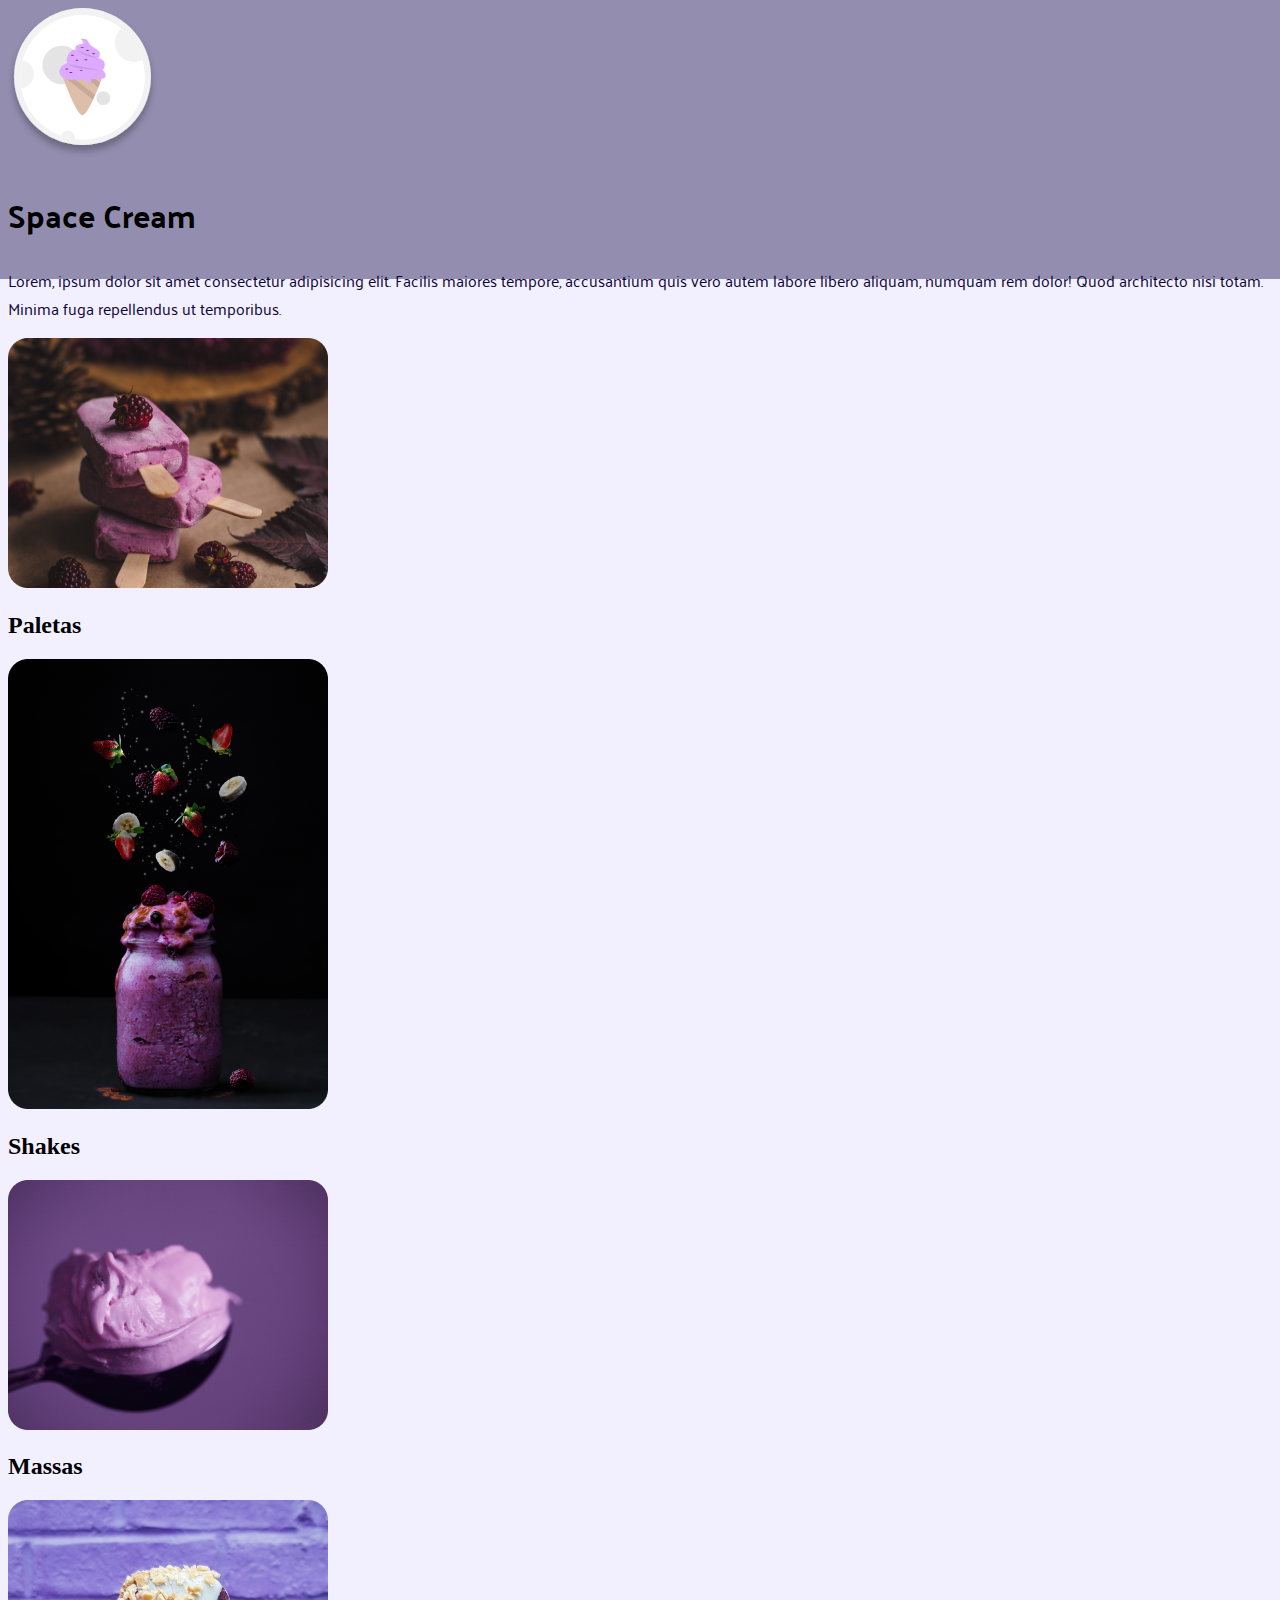
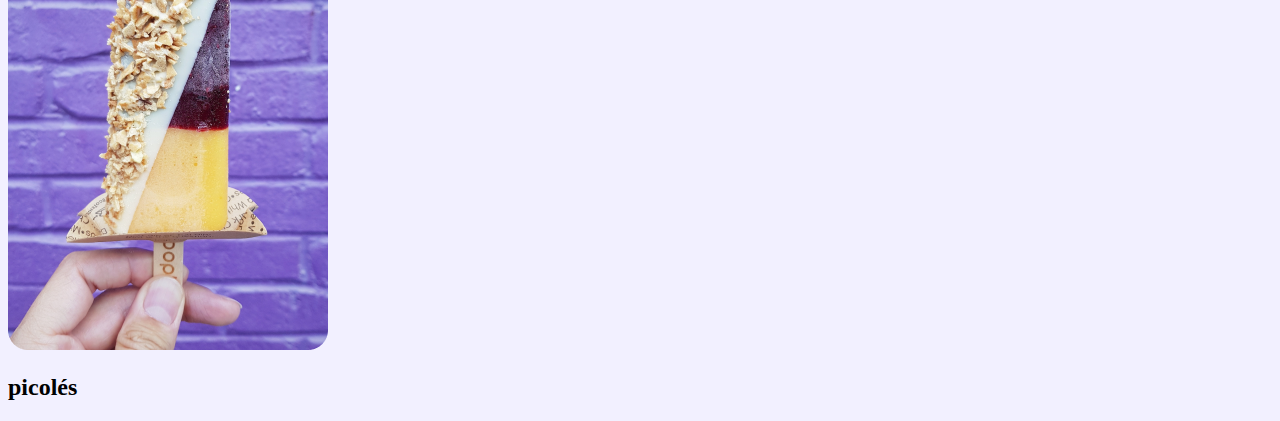
==== desafio-intermediario/index.html @ 4a9650ea "add example desafio-intermediario" ====
<!DOCTYPE html>
<html lang="en">
<head>
  <link rel="preconnect" href="https://fonts.googleapis.com">
  <link rel="preconnect" href="https://fonts.gstatic.com" crossorigin>

  <meta charset="UTF-8">
  <meta name="viewport" content="width=device-width, initial-scale=1.0">
  <title>Desafio intermediario</title>
  
  <link rel="stylesheet" href="style.css">

  <link href="https://fonts.googleapis.com/css2?family=Palanquin&family=Staatliches&display=swap" rel="stylesheet">
</head>
<body>
  <header>
    <img src="imagens/logo.svg" alt="Imagem de um sorvete">
    <h1>Space Cream</h1>
    <p>
      Lorem, ipsum dolor sit amet consectetur adipisicing elit. Facilis maiores 
      tempore, accusantium quis vero autem labore libero aliquam, numquam rem 
      dolor! Quod architecto nisi totam. Minima fuga repellendus ut temporibus.
    </p>
  </header>

  <main>
    <div class="icecream-card">
      <img src="imagens/sorvete1.png" alt="imagem de três picolés com paletas">
      <h2><span>Paletas</span></h2>
    </div>

    <div class="icecream-card">
      <img src="imagens/sorvete2.png" alt="imagem de um milkshake">
      <h2><span>Shakes</span></h2>
    </div>

    <div class="icecream-card">
      <img src="imagens/sorvete3.png" alt="imagem de massas">
      <h2><span>Massas</span></h2>
    </div>

    <div class="icecream-card">
      <img src="imagens/sorvete4.png" alt="imagem de um picolé colorido">
      <h2><span>picolés</span></h2>
    </div>
  </main>
</body>
</html>
---- desafio-intermediario/style.css ----
:root {
  --body-font: 'Staatliches' sans-serif;
  --ff-texting: 'Palanquin', sans-serif;

  --hue-color: 250;
  --body-color: hsl(var(--hue-color), 17%, 62%);
  --body-color-secund: hsl(var(--hue-color), 100%, 97%);
  --first-color: hsl(var(--hue-color), 17%, 35%);
  --title-color: hsl(var(--hue-color), 0%, 100%);
  --text-color: hsl(var(--hue-color), 84%, 12%);
}

body {
  font-family: var(--body-font);

  background-color: var(--body-color-secund);

}

body::before {
  content: '';
  width: 100%;
  height: 279px;

  position: absolute;
  top: 0;
  left: 0;
  z-index: -1;
  background-color: var(--body-color);
}

header {
  font-family: var(--ff-texting);
}

header p {
  color: var(--text-color);
}
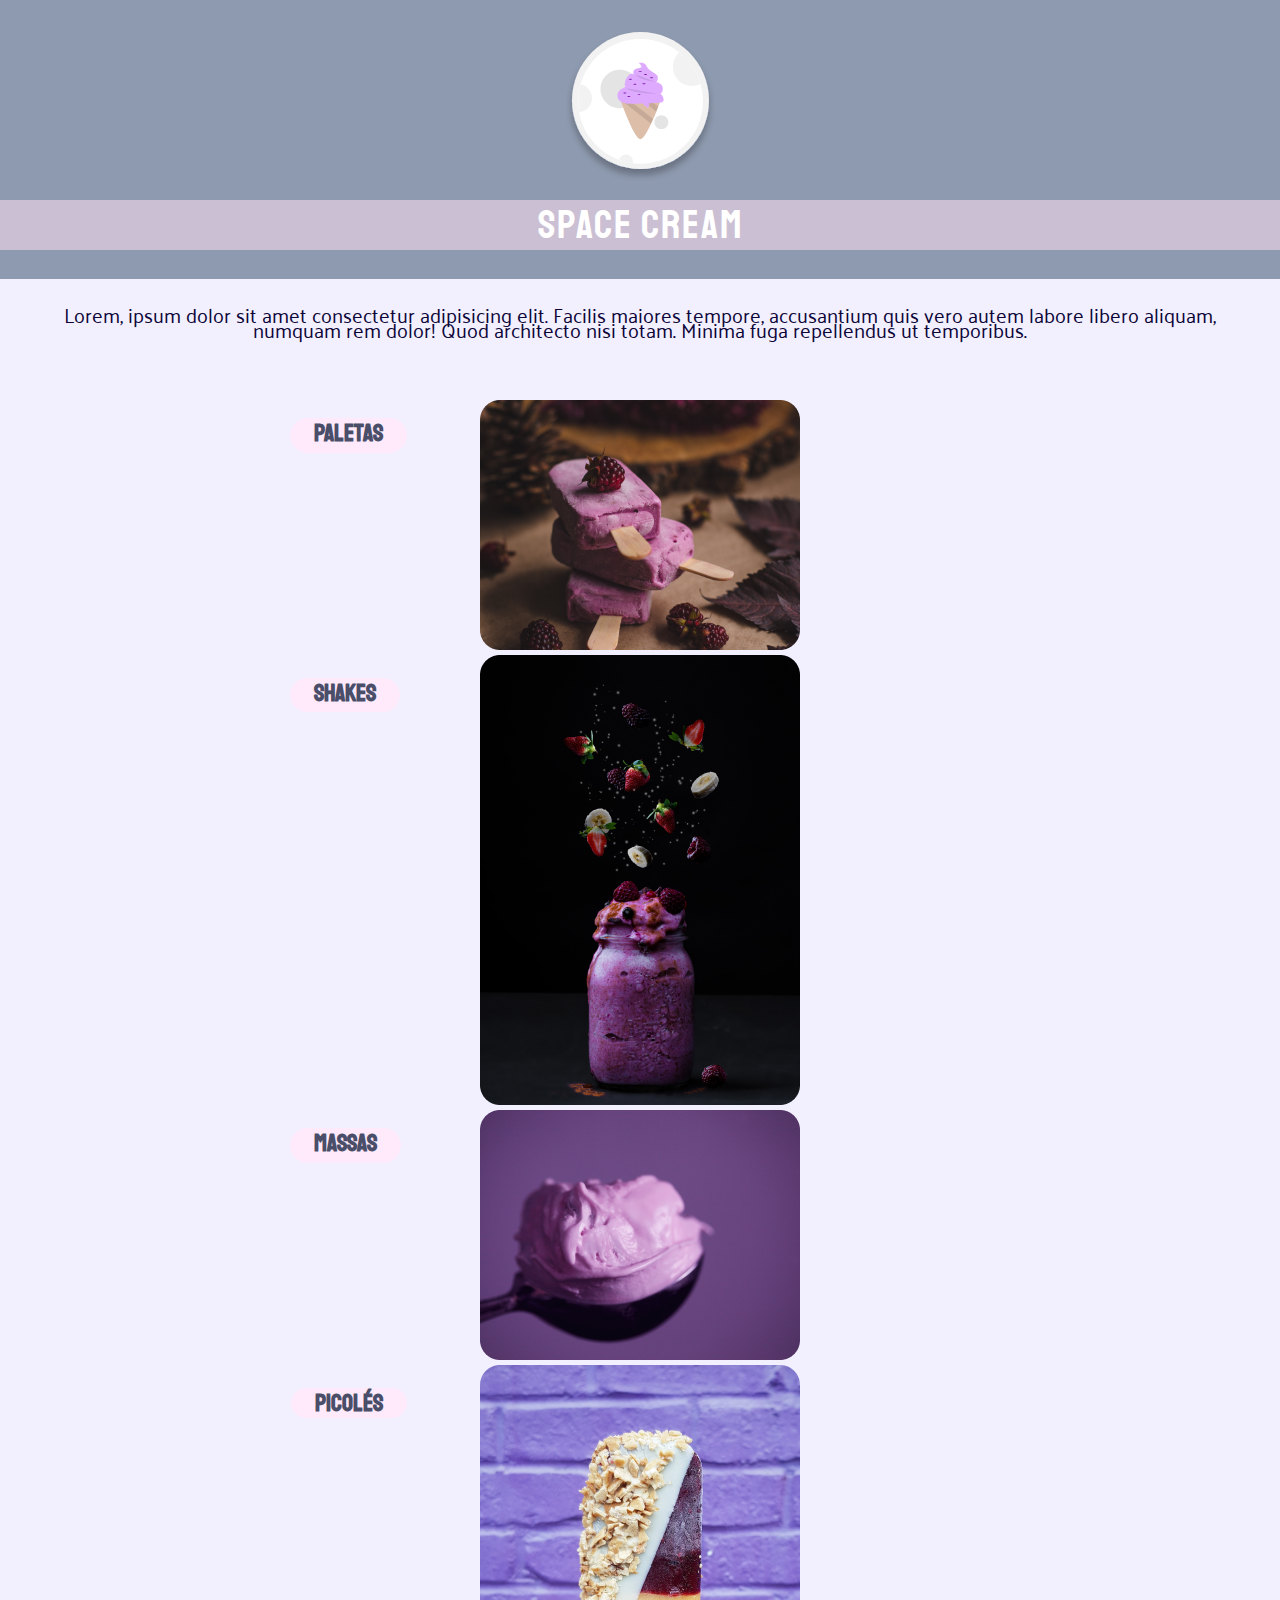
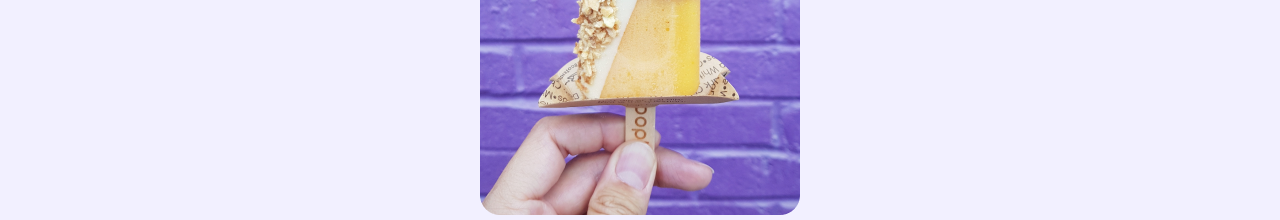
==== commit fb5950cb: "update structure index and style.css" ====
--- a/desafio-intermediario/index.html
+++ b/desafio-intermediario/index.html
@@ -16,33 +16,41 @@
   <header>
     <img src="imagens/logo.svg" alt="Imagem de um sorvete">
     <h1>Space Cream</h1>
-    <p>
-      Lorem, ipsum dolor sit amet consectetur adipisicing elit. Facilis maiores 
-      tempore, accusantium quis vero autem labore libero aliquam, numquam rem 
-      dolor! Quod architecto nisi totam. Minima fuga repellendus ut temporibus.
-    </p>
+    
   </header>
 
   <main>
-    <div class="icecream-card">
-      <img src="imagens/sorvete1.png" alt="imagem de três picolés com paletas">
-      <h2><span>Paletas</span></h2>
+
+    <div class="subtitle">
+      <p>
+        Lorem, ipsum dolor sit amet consectetur adipisicing elit. Facilis maiores 
+        tempore, accusantium quis vero autem labore libero aliquam, numquam rem 
+        dolor! Quod architecto nisi totam. Minima fuga repellendus ut temporibus.
+      </p>
     </div>
+   
+    <div class="card-container">
+      <div class="icecream-card">
+        <img src="imagens/sorvete1.png" alt="imagem de três picolés com paletas">
+        <h2 class="pallets"><span>Paletas</span></h2>
+      </div>
 
-    <div class="icecream-card">
-      <img src="imagens/sorvete2.png" alt="imagem de um milkshake">
-      <h2><span>Shakes</span></h2>
+      <div class="icecream-card">
+        <img src="imagens/sorvete2.png" alt="imagem de um milkshake">
+        <h2 class="shake"><span>Shakes</span></h2>
+      </div>
+
+      <div class="icecream-card">
+        <img src="imagens/sorvete3.png" alt="imagem de massas">
+        <h2 class="pasta"><span>Massas</span></h2>
+      </div>
+
+      <div class="icecream-card">
+        <img src="imagens/sorvete4.png" alt="imagem de um picolé colorido">
+        <h2 class="pivot"><span>picolés</span></h2>
+      </div>
     </div>
-
-    <div class="icecream-card">
-      <img src="imagens/sorvete3.png" alt="imagem de massas">
-      <h2><span>Massas</span></h2>
-    </div>
-
-    <div class="icecream-card">
-      <img src="imagens/sorvete4.png" alt="imagem de um picolé colorido">
-      <h2><span>picolés</span></h2>
-    </div>
+    
   </main>
 </body>
 </html>--- a/desafio-intermediario/style.css
+++ b/desafio-intermediario/style.css
@@ -1,38 +1,137 @@
+* {
+  margin: 0;
+  padding: 0;
+  box-sizing: border-box;
+}
+
 :root {
-  --body-font: 'Staatliches' sans-serif;
-  --ff-texting: 'Palanquin', sans-serif;
+  --body-font: 'Staatliches';
+  --ff-texting: 'Palanquin';
 
   --hue-color: 250;
-  --body-color: hsl(var(--hue-color), 17%, 62%);
+  --body-color: hsl(217, 17%, 62%);
   --body-color-secund: hsl(var(--hue-color), 100%, 97%);
   --first-color: hsl(var(--hue-color), 17%, 35%);
   --title-color: hsl(var(--hue-color), 0%, 100%);
   --text-color: hsl(var(--hue-color), 84%, 12%);
+
+  font-size: 62.5%;
+  --fs-body: 1.6rem;
+  --fs-h1: 4rem;
+  --fs-p: 2rem;
 }
 
 body {
   font-family: var(--body-font);
 
   background-color: var(--body-color-secund);
+  font-size: var(--fs-body);
+}
+
+header {
+  font-family: var(--body-font);
+
+  height: 279px;
+  background-color: var(--body-color);
+
+  text-align: center;
+  
+}
+
+header img {
+  padding-top: 32px;
+}
+
+main p {
+  font-family: var(--ff-texting);
+  font-size: var(--fs-p);
+  line-height: 1.5rem;
+  font-weight: 400;
+
+  padding-top: 14px;
+
+  color: var(--text-color);
+}
+
+.subtitle {
+  display: flex;
+  align-items: center;
+  text-align: center;
+
+  padding: 14px 34px 63px 34px;
+}
+
+header h1 {
+  font-weight: 400;
+  font-size: var(--fs-h1);
+  line-height: 3.4rem;
+  letter-spacing: 0.05em;
+
+  background: #CBC0D3;
+
+  padding: 8px 86px;
+  margin-top: 14px;
+
+  color: var(--title-color);
+}
+
+.card-container {
+  display: flex;
+  flex-direction: column;
+  justify-content: center;
+  align-items: center;
+
+  position: relative;
+}
+
+.pallets {
+  position: absolute;
+  z-index: 10;
+  top: 1.8rem;
+  left: 29rem;
+  height: 35px;
+  padding: 0 24px;
+
+  color: #4A4E69;
+  background-color: #FEEAFA;
+  border-radius: 20px;
 
 }
 
-body::before {
-  content: '';
-  width: 100%;
-  height: 279px;
+.shake {
+  position: absolute;
+  z-index: 10;
+  top: 27.8rem;
+  left: 29rem;
+  height: 34px;
+  padding: 0 24px;
 
-  position: absolute;
-  top: 0;
-  left: 0;
-  z-index: -1;
-  background-color: var(--body-color);
+  color: #4A4E69;
+  background-color: #FEEAFA;
+  border-radius: 20px;
 }
 
-header {
-  font-family: var(--ff-texting);
+.pasta {
+  position: absolute;
+  z-index: 10;
+  top: 72.8rem;
+  left: 29rem;
+  height: 35px;
+  padding: 0 24px;
+
+  color: #4A4E69;
+  background-color: #FEEAFA;
+  border-radius: 20px;
 }
 
-header p {
-  color: var(--text-color);
+.pivot {
+  position: absolute;
+  z-index: 10;
+  top: 98.8rem;
+  left: 291px;
+  padding: 0 24px;
+
+  color: #4A4E69;
+  background-color: #FEEAFA;
+  border-radius: 20px;
 }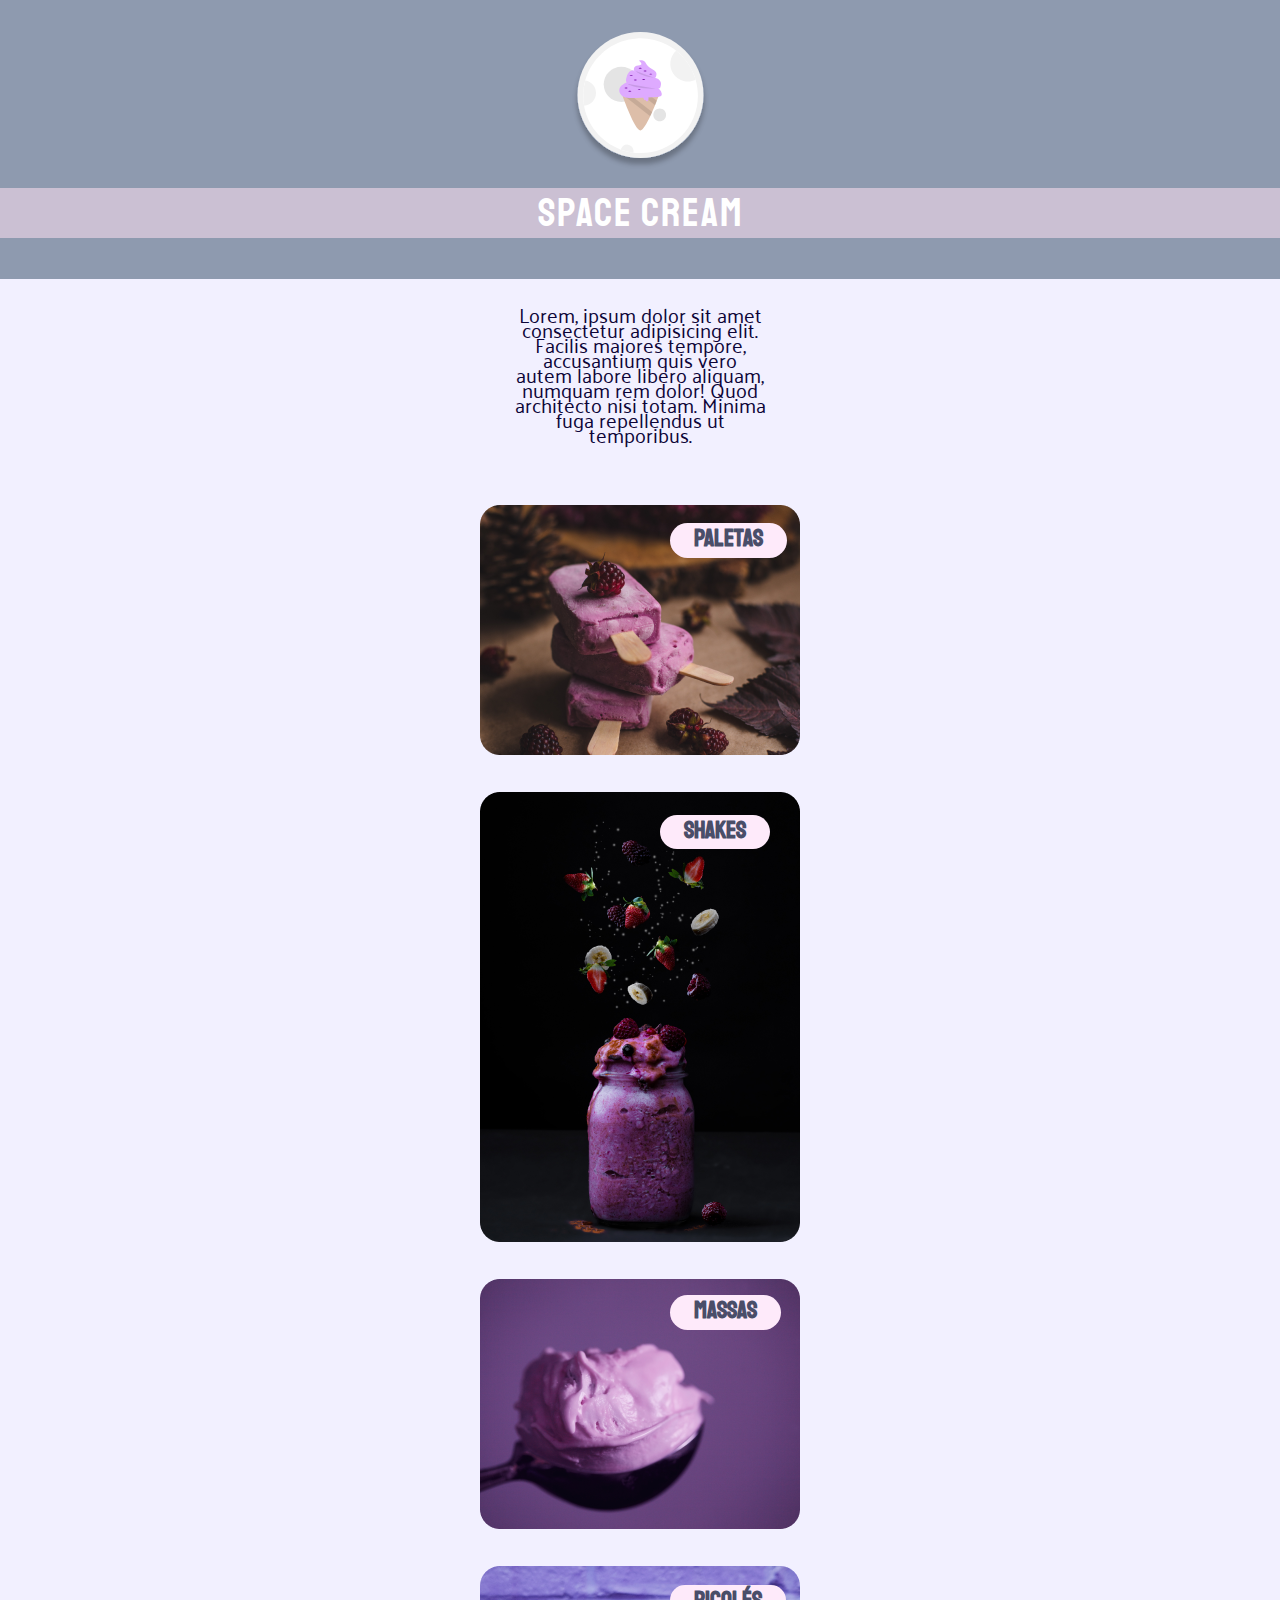
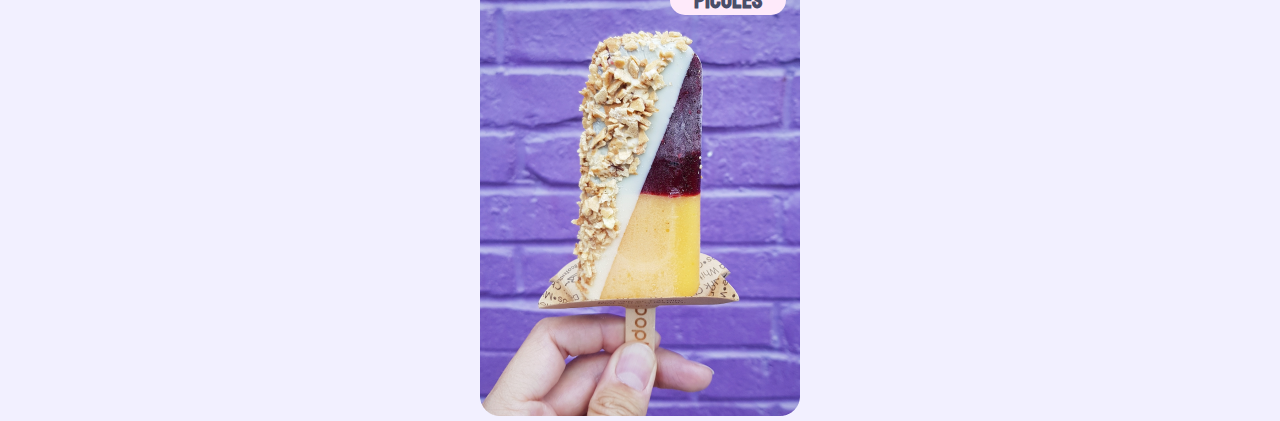
==== commit d1ae8ae9: "update structure index and style.css" ====
--- a/desafio-intermediario/index.html
+++ b/desafio-intermediario/index.html
@@ -14,43 +14,46 @@
 </head>
 <body>
   <header>
-    <img src="imagens/logo.svg" alt="Imagem de um sorvete">
-    <h1>Space Cream</h1>
+      <img src="imagens/logo.svg" alt="Imagem de um sorvete">
+      <h1>Space Cream</h1>
+      
+  </header>
+  <div class="page">
+
+    <main>
+
+      <div class="subtitle">
+        <p>
+          Lorem, ipsum dolor sit amet consectetur adipisicing elit. Facilis maiores 
+          tempore, accusantium quis vero autem labore libero aliquam, numquam rem 
+          dolor! Quod architecto nisi totam. Minima fuga repellendus ut temporibus.
+        </p>
+      </div>
     
-  </header>
+      <div class="card-container">
+        <div class="icecream-card">
+          <img src="imagens/sorvete1.png" alt="imagem de três picolés com paletas">
+          <h2 class="pallets"><span>Paletas</span></h2>
+        </div>
 
-  <main>
+        <div class="icecream-card">
+          <img src="imagens/sorvete2.png" alt="imagem de um milkshake">
+          <h2 class="shake"><span>Shakes</span></h2>
+        </div>
 
-    <div class="subtitle">
-      <p>
-        Lorem, ipsum dolor sit amet consectetur adipisicing elit. Facilis maiores 
-        tempore, accusantium quis vero autem labore libero aliquam, numquam rem 
-        dolor! Quod architecto nisi totam. Minima fuga repellendus ut temporibus.
-      </p>
-    </div>
-   
-    <div class="card-container">
-      <div class="icecream-card">
-        <img src="imagens/sorvete1.png" alt="imagem de três picolés com paletas">
-        <h2 class="pallets"><span>Paletas</span></h2>
+        <div class="icecream-card">
+          <img src="imagens/sorvete3.png" alt="imagem de massas">
+          <h2 class="pasta"><span>Massas</span></h2>
+        </div>
+
+        <div class="icecream-card">
+          <img src="imagens/sorvete4.png" alt="imagem de um picolé colorido">
+          <h2 class="pivot"><span>picolés</span></h2>
+        </div>
       </div>
-
-      <div class="icecream-card">
-        <img src="imagens/sorvete2.png" alt="imagem de um milkshake">
-        <h2 class="shake"><span>Shakes</span></h2>
-      </div>
-
-      <div class="icecream-card">
-        <img src="imagens/sorvete3.png" alt="imagem de massas">
-        <h2 class="pasta"><span>Massas</span></h2>
-      </div>
-
-      <div class="icecream-card">
-        <img src="imagens/sorvete4.png" alt="imagem de um picolé colorido">
-        <h2 class="pivot"><span>picolés</span></h2>
-      </div>
-    </div>
-    
-  </main>
+      
+    </main>
+  </div>
+  
 </body>
 </html>--- a/desafio-intermediario/style.css
+++ b/desafio-intermediario/style.css
@@ -28,6 +28,16 @@
   font-size: var(--fs-body);
 }
 
+.page {
+  max-width: 32rem;
+  margin: 0 auto;
+}
+
+img {
+  width: 100%;
+  height: auto;
+}
+
 header {
   font-family: var(--body-font);
 
@@ -39,7 +49,9 @@
 }
 
 header img {
+  
   padding-top: 32px;
+  width: 137px;
 }
 
 main p {
@@ -69,7 +81,7 @@
 
   background: #CBC0D3;
 
-  padding: 8px 86px;
+  padding: 8px 7px;
   margin-top: 14px;
 
   color: var(--title-color);
@@ -80,6 +92,7 @@
   flex-direction: column;
   justify-content: center;
   align-items: center;
+  gap: 3.2rem;
 
   position: relative;
 }
@@ -88,7 +101,7 @@
   position: absolute;
   z-index: 10;
   top: 1.8rem;
-  left: 29rem;
+  left: 19rem;
   height: 35px;
   padding: 0 24px;
 
@@ -101,8 +114,8 @@
 .shake {
   position: absolute;
   z-index: 10;
-  top: 27.8rem;
-  left: 29rem;
+  top: 31rem;
+  left: 18rem;
   height: 34px;
   padding: 0 24px;
 
@@ -114,8 +127,8 @@
 .pasta {
   position: absolute;
   z-index: 10;
-  top: 72.8rem;
-  left: 29rem;
+  top: 79rem;
+  left: 19rem;
   height: 35px;
   padding: 0 24px;
 
@@ -127,11 +140,47 @@
 .pivot {
   position: absolute;
   z-index: 10;
-  top: 98.8rem;
-  left: 291px;
+  top: 108rem;
+  left: 19rem;
   padding: 0 24px;
 
   color: #4A4E69;
   background-color: #FEEAFA;
   border-radius: 20px;
+}
+
+.card-container {
+  animation: moveup 2s  alternate backwards ease;
+}
+
+ .card-container h2 {
+ animation: movedown   700ms 350ms linear;
+}
+
+@keyframes movedown {
+  0% {
+    opacity: 0;
+    transform: translatey(-15px);
+  }
+
+  50% {
+    opacity: 0.5;
+  }
+
+  100% {
+    opacity: 1;
+    transform: translatey(0);
+  }
+}
+
+
+@keyframes moveup {
+  0% {
+    opacity: 0;
+    transform: translatey(100px);
+  }
+
+  100% {
+    transform: translatey(0);
+  }
 }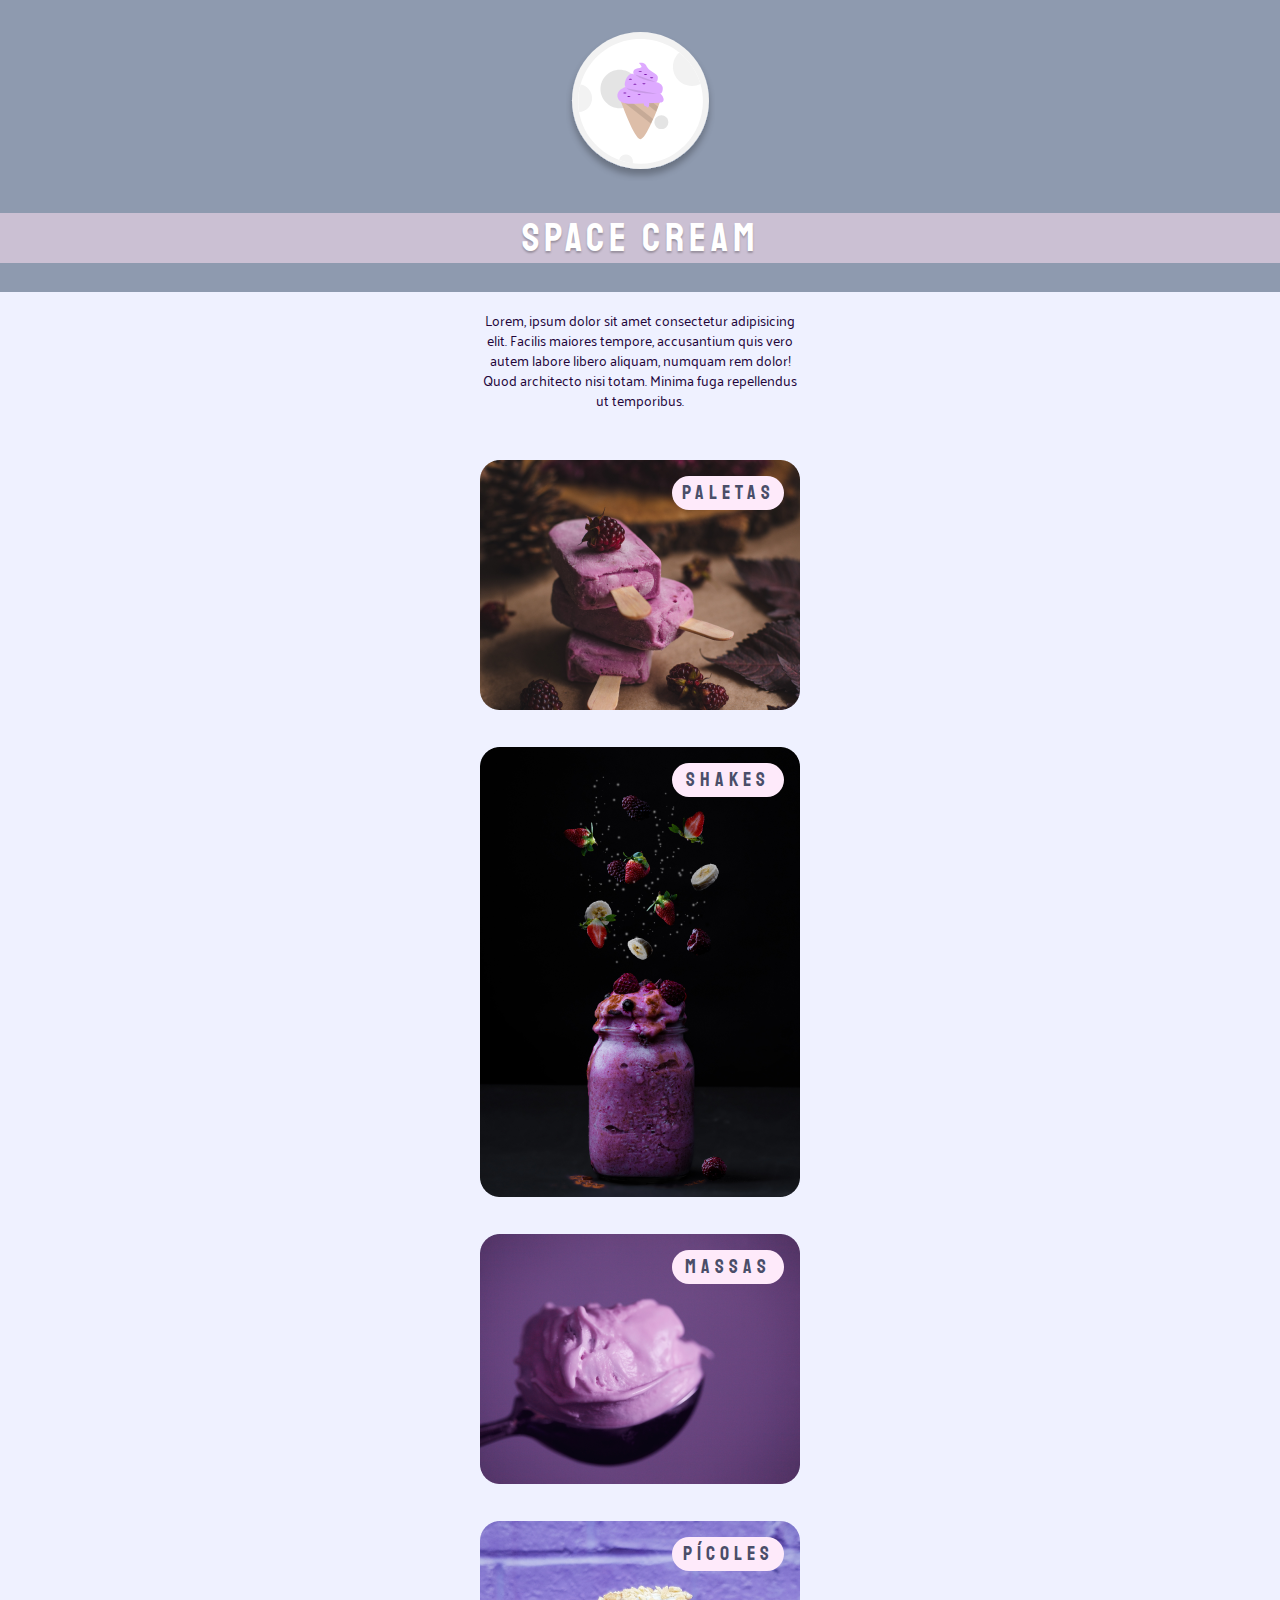
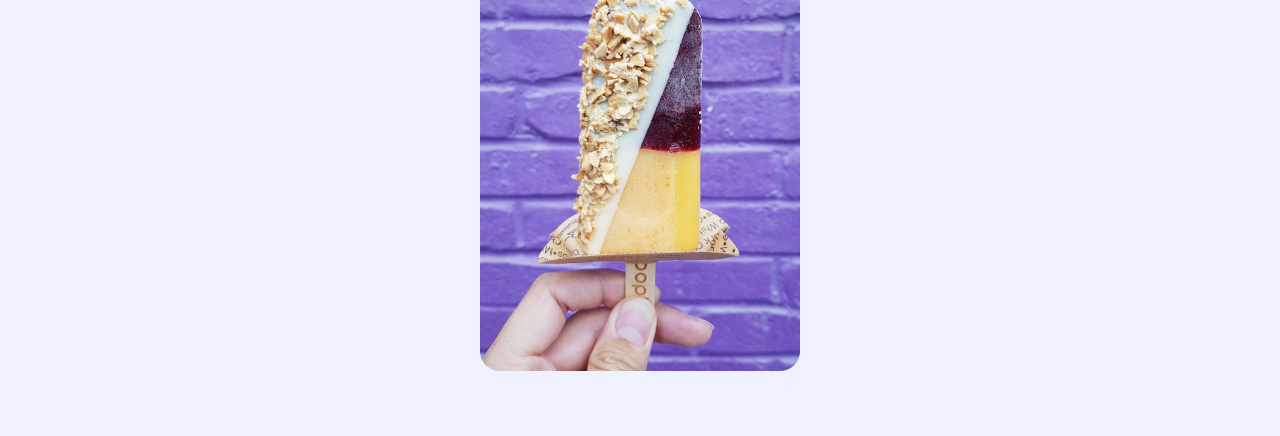
==== commit 87e50a35: "update structure index and style.css" ====
--- a/desafio-intermediario/index.html
+++ b/desafio-intermediario/index.html
@@ -11,49 +11,57 @@
   <link rel="stylesheet" href="style.css">
 
   <link href="https://fonts.googleapis.com/css2?family=Palanquin&family=Staatliches&display=swap" rel="stylesheet">
+  <link href="https://fonts.googleapis.com/css2?family=Open+Sans&display=swap" rel="stylesheet">
+
 </head>
 <body>
+  <div class="page">
   <header>
       <img src="imagens/logo.svg" alt="Imagem de um sorvete">
-      <h1>Space Cream</h1>
-      
+      <div class="title">
+         <h1>Space Cream</h1>
+      </div>      
   </header>
-  <div class="page">
 
     <main>
-
-      <div class="subtitle">
+      <div class="text">
         <p>
-          Lorem, ipsum dolor sit amet consectetur adipisicing elit. Facilis maiores 
-          tempore, accusantium quis vero autem labore libero aliquam, numquam rem 
-          dolor! Quod architecto nisi totam. Minima fuga repellendus ut temporibus.
+          Lorem, ipsum dolor sit amet consectetur adipisicing elit. Facilis 
+          maiores tempore, accusantium quis vero autem labore libero aliquam, 
+          numquam rem dolor! Quod architecto nisi totam. Minima fuga repellendus 
+          ut temporibus.
         </p>
       </div>
-    
+
       <div class="card-container">
-        <div class="icecream-card">
+        <div class="card">
+          <span>Paletas</span>
           <img src="imagens/sorvete1.png" alt="imagem de três picolés com paletas">
-          <h2 class="pallets"><span>Paletas</span></h2>
         </div>
 
-        <div class="icecream-card">
+        <div class="card">
+          <span>Shakes</span>
           <img src="imagens/sorvete2.png" alt="imagem de um milkshake">
-          <h2 class="shake"><span>Shakes</span></h2>
         </div>
 
-        <div class="icecream-card">
+        <div class="card">
+          <span>Massas</span>
           <img src="imagens/sorvete3.png" alt="imagem de massas">
-          <h2 class="pasta"><span>Massas</span></h2>
         </div>
 
-        <div class="icecream-card">
+        <div class="card">
+          <span>pícoles</span>
           <img src="imagens/sorvete4.png" alt="imagem de um picolé colorido">
-          <h2 class="pivot"><span>picolés</span></h2>
         </div>
       </div>
       
     </main>
   </div>
   
+  <footer>
+   <p>
+    fale conosco no instagram <a href="#"><strong>@space_cream</strong></a>
+   </p>
+  </footer>
 </body>
 </html>--- a/desafio-intermediario/style.css
+++ b/desafio-intermediario/style.css
@@ -5,96 +5,96 @@
 }
 
 :root {
-  --body-font: 'Staatliches';
-  --ff-texting: 'Palanquin';
-
-  --hue-color: 250;
-  --body-color: hsl(217, 17%, 62%);
-  --body-color-secund: hsl(var(--hue-color), 100%, 97%);
-  --first-color: hsl(var(--hue-color), 17%, 35%);
-  --title-color: hsl(var(--hue-color), 0%, 100%);
-  --text-color: hsl(var(--hue-color), 84%, 12%);
-
   font-size: 62.5%;
-  --fs-body: 1.6rem;
-  --fs-h1: 4rem;
-  --fs-p: 2rem;
 }
 
 body {
-  font-family: var(--body-font);
-
-  background-color: var(--body-color-secund);
-  font-size: var(--fs-body);
+  font-family: 'Palanquin', sans-serif;
+  background: #eff1ff;
 }
 
-.page {
-  max-width: 32rem;
-  margin: 0 auto;
+h1 {
+  font-size: 4rem;
+  color: #FFFFFF;
+  font-weight: 400;
+  -webkit-font-smoothing: antialiased;
+  text-shadow: 0px 2px 2px rgb(0, 0, 0, 0.25);
 }
 
-img {
-  width: 100%;
-  height: auto;
+h1, span {
+ font-family: 'Staatliches', cursive;
+ text-transform: uppercase;
+ letter-spacing: 0.5rem;
+ line-height: 3.4rem;
 }
 
 header {
-  font-family: var(--body-font);
+  background: #8e9aaf;
+  display: grid;
+  place-items: center;
 
-  height: 279px;
-  background-color: var(--body-color);
+}
 
-  text-align: center;
+header img {
+  padding: 3.2rem 0;
   
 }
 
-header img {
-  
-  padding-top: 32px;
-  width: 137px;
+.title {
+  background: #cbc0d3;
+  margin-bottom: 2.9rem;
+  padding: 0.8rem;
+  width: 100%;
+  text-align: center;
 }
 
-main p {
-  font-family: var(--ff-texting);
-  font-size: var(--fs-p);
-  line-height: 1.5rem;
-  font-weight: 400;
-
-  padding-top: 14px;
-
-  color: var(--text-color);
+main {
+  display: flex;
+  flex-direction: column;
+  align-items: center;
+  padding: 1.8rem 3.2rem 6rem;
 }
 
-.subtitle {
-  display: flex;
-  align-items: center;
+.text {
+  font-family: 'Palanquin', sans-serif;
   text-align: center;
-
-  padding: 14px 34px 63px 34px;
-}
-
-header h1 {
+  width: 31.5rem;
   font-weight: 400;
-  font-size: var(--fs-h1);
-  line-height: 3.4rem;
-  letter-spacing: 0.05em;
-
-  background: #CBC0D3;
-
-  padding: 8px 7px;
-  margin-top: 14px;
-
-  color: var(--title-color);
+  font-size: 1.4rem;
+  line-height: 2rem;
+  color: #23053a;
+  -webkite-font-smoothing: antialiased;
 }
 
 .card-container {
-  display: flex;
-  flex-direction: column;
-  justify-content: center;
-  align-items: center;
+  display: grid;
   gap: 3.2rem;
+  margin-top: 5rem;
+}
 
+.card-container .card {
   position: relative;
+  width: 32rem;
+  height: fit-content;
+  animation: moveup 2s  alternate backwards ease;
+}
+
+.card-container .card span {
+  font-size: 2rem;
+  color: #4a4e69;
+  position: absolute;
+  top: 16px;
+  right: 16px;
+  background: #feeafa;
+  border-radius: 2rem;
+  width: 11.2rem;
+  text-align: center;
+
+  animation: movedown   700ms 350ms linear;
+}
+
+.card-container .card img {
+  width: 100%;
 }
 
 .pallets {
@@ -149,12 +149,23 @@
   border-radius: 20px;
 }
 
-.card-container {
-  animation: moveup 2s  alternate backwards ease;
+footer {
+  display: none;
+  padding-bottom: 4.6rem; 
+} 
+
+footer p{
+  font-family: var(--ff-footer);
+  font-size: 1.4rem;
+  font-weight: 400;
+  line-height: 2.8rem;
+
+  text-align: center;
+  color: #4A4E69;
 }
 
- .card-container h2 {
- animation: movedown   700ms 350ms linear;
+footer a {
+  text-decoration: none;
 }
 
 @keyframes movedown {
@@ -183,4 +194,5 @@
   100% {
     transform: translatey(0);
   }
-}+}
+
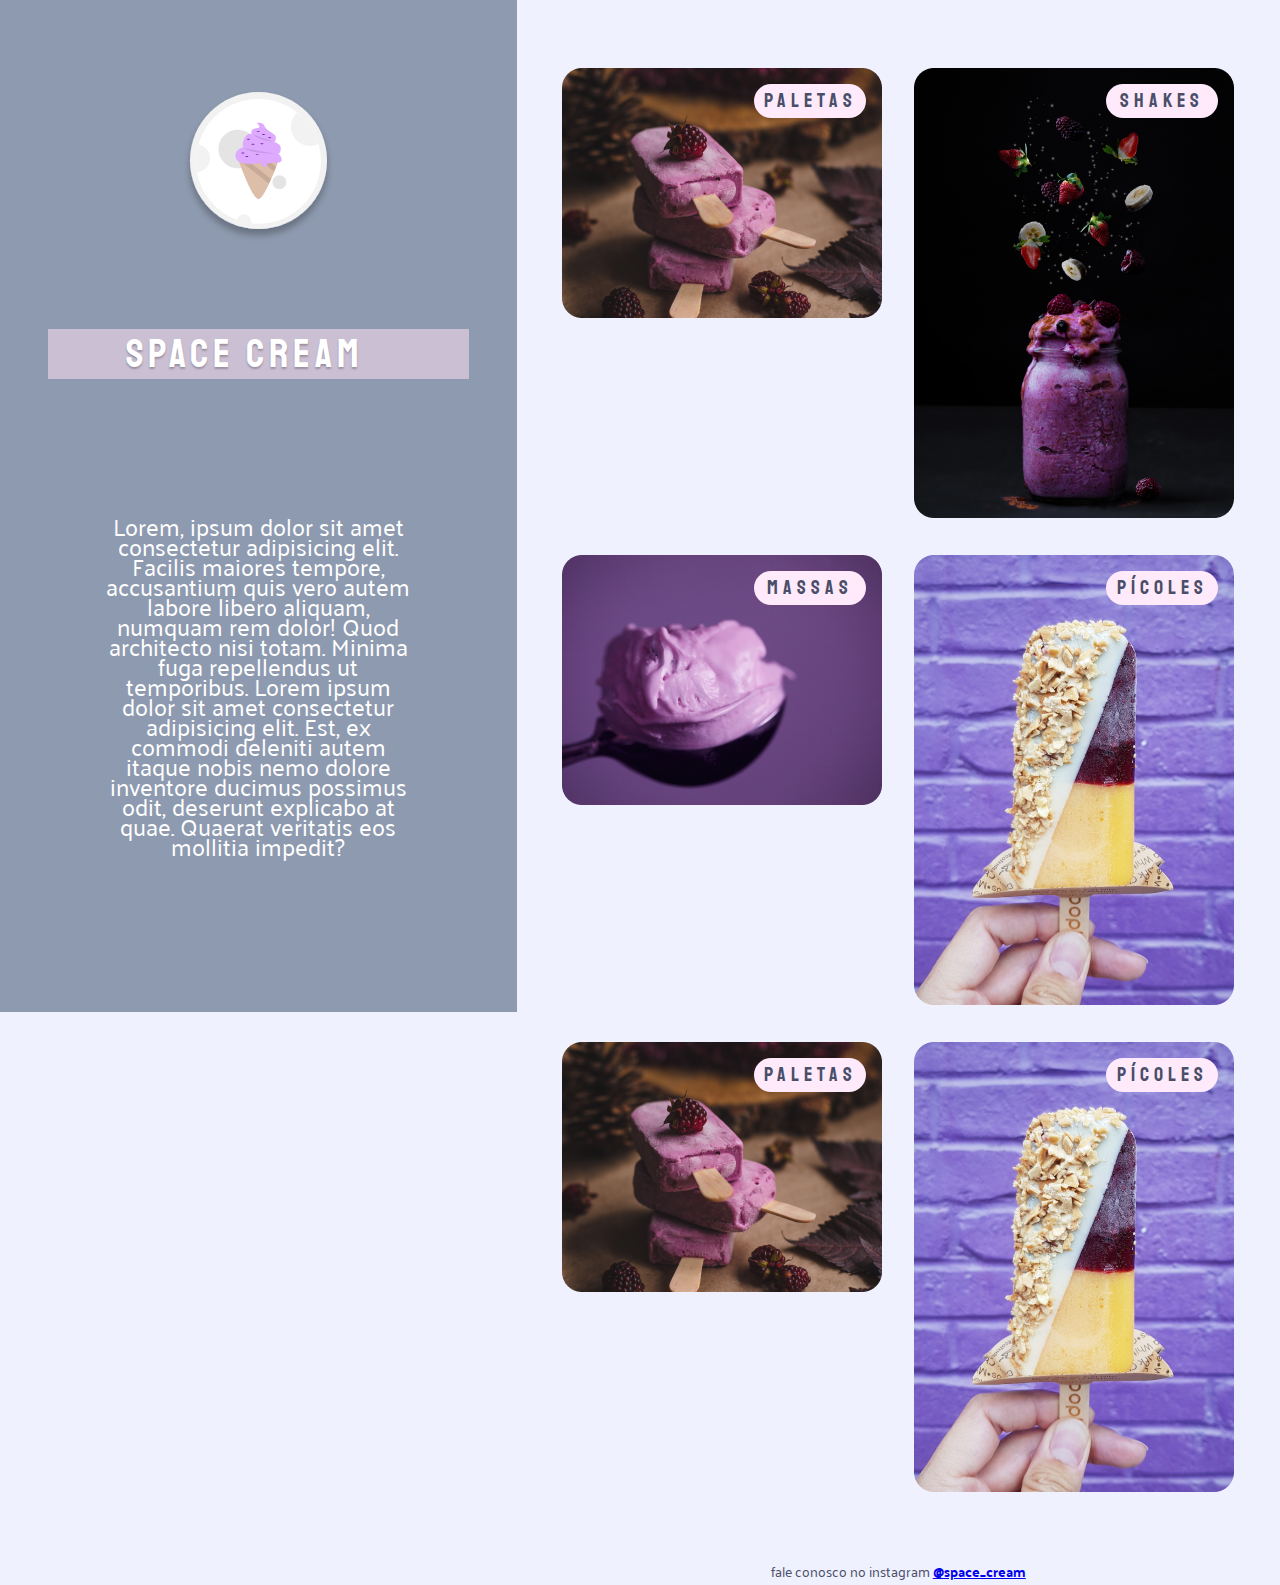
==== commit b98244c2: "update structure index and style.css" ====
--- a/desafio-intermediario/index.html
+++ b/desafio-intermediario/index.html
@@ -20,48 +20,70 @@
       <img src="imagens/logo.svg" alt="Imagem de um sorvete">
       <div class="title">
          <h1>Space Cream</h1>
-      </div>      
-  </header>
+      </div>
 
-    <main>
-      <div class="text">
+       <div class="text">
         <p>
           Lorem, ipsum dolor sit amet consectetur adipisicing elit. Facilis 
           maiores tempore, accusantium quis vero autem labore libero aliquam, 
           numquam rem dolor! Quod architecto nisi totam. Minima fuga repellendus 
           ut temporibus.
+          Lorem ipsum dolor sit amet consectetur adipisicing elit. Est, ex commodi 
+          deleniti autem itaque nobis nemo dolore inventore ducimus possimus odit, 
+          deserunt explicabo at quae. Quaerat veritatis eos mollitia impedit?
+
         </p>
       </div>
+  </header>
+
+    <main>
+     
 
       <div class="card-container">
         <div class="card">
           <span>Paletas</span>
-          <img src="imagens/sorvete1.png" alt="imagem de três picolés com paletas">
+          <img src="imagens/sorvete1.png" 
+          alt="imagem de três picolés com paletas">
         </div>
 
         <div class="card">
           <span>Shakes</span>
-          <img src="imagens/sorvete2.png" alt="imagem de um milkshake">
+          <img src="imagens/sorvete2.png" 
+          alt="imagem de um milkshake">
         </div>
 
         <div class="card">
           <span>Massas</span>
-          <img src="imagens/sorvete3.png" alt="imagem de massas">
+          <img src="imagens/sorvete3.png" 
+          alt="imagem de massas">
         </div>
 
         <div class="card">
           <span>pícoles</span>
-          <img src="imagens/sorvete4.png" alt="imagem de um picolé colorido">
+          <img src="imagens/sorvete4.png" 
+          alt="imagem de um picolé colorido">
         </div>
-      </div>
-      
+
+        <div class="card">
+          <span>Paletas</span>
+          <img src="imagens/sorvete1.png" 
+          alt="imagem de três picolés com paletas">
+        </div>
+
+        <div class="card">
+          <span>pícoles</span>
+          <img src="imagens/sorvete4.png" 
+          alt="imagem de um picolé colorido">
+        </div>
+      </div>   
     </main>
+
+    <footer>
+        <p>
+          fale conosco no instagram 
+          <a href="#"><strong>@space_cream</strong></a>
+        </p>
+     </footer>
   </div>
-  
-  <footer>
-   <p>
-    fale conosco no instagram <a href="#"><strong>@space_cream</strong></a>
-   </p>
-  </footer>
 </body>
 </html>--- a/desafio-intermediario/style.css
+++ b/desafio-intermediario/style.css
@@ -13,12 +13,21 @@
   background: #eff1ff;
 }
 
+.page {
+  display: grid;
+  
+  max-width: 38.4rem;
+  margin: 0 auto;
+}
+
 h1 {
   font-size: 4rem;
   color: #FFFFFF;
   font-weight: 400;
   -webkit-font-smoothing: antialiased;
   text-shadow: 0px 2px 2px rgb(0, 0, 0, 0.25);
+
+  width: 37.7rem;
 }
 
 h1, span {
@@ -33,11 +42,23 @@
   display: grid;
   place-items: center;
 
+  
+  height: 1012px;
+  padding: 3.2rem 4.8rem 12.8rem;
+}
+
+header p {
+  color: #FFFFFF;
+  font-weight: 400;
+  font-size: 2.4rem;
+  line-height: 2rem;
+
+  text-align: center;
+  padding-top: 5.2rem;
 }
 
 header img {
   padding: 3.2rem 0;
-  
 }
 
 .title {
@@ -53,6 +74,8 @@
   flex-direction: column;
   align-items: center;
   padding: 1.8rem 3.2rem 6rem;
+
+  
 }
 
 .text {
@@ -97,63 +120,6 @@
   width: 100%;
 }
 
-.pallets {
-  position: absolute;
-  z-index: 10;
-  top: 1.8rem;
-  left: 19rem;
-  height: 35px;
-  padding: 0 24px;
-
-  color: #4A4E69;
-  background-color: #FEEAFA;
-  border-radius: 20px;
-
-}
-
-.shake {
-  position: absolute;
-  z-index: 10;
-  top: 31rem;
-  left: 18rem;
-  height: 34px;
-  padding: 0 24px;
-
-  color: #4A4E69;
-  background-color: #FEEAFA;
-  border-radius: 20px;
-}
-
-.pasta {
-  position: absolute;
-  z-index: 10;
-  top: 79rem;
-  left: 19rem;
-  height: 35px;
-  padding: 0 24px;
-
-  color: #4A4E69;
-  background-color: #FEEAFA;
-  border-radius: 20px;
-}
-
-.pivot {
-  position: absolute;
-  z-index: 10;
-  top: 108rem;
-  left: 19rem;
-  padding: 0 24px;
-
-  color: #4A4E69;
-  background-color: #FEEAFA;
-  border-radius: 20px;
-}
-
-footer {
-  display: none;
-  padding-bottom: 4.6rem; 
-} 
-
 footer p{
   font-family: var(--ff-footer);
   font-size: 1.4rem;
@@ -162,10 +128,7 @@
 
   text-align: center;
   color: #4A4E69;
-}
-
-footer a {
-  text-decoration: none;
+ 
 }
 
 @keyframes movedown {
@@ -196,3 +159,56 @@
   }
 }
 
+@media (min-width: 900px) {
+  .page {
+    grid-template-areas: 
+    "header main" 
+    "header footer";
+
+    max-width: 100%;
+    height: 100vh;
+  }
+
+  header {
+    grid-area: header;
+    padding-bottom: 2;
+  }
+}
+
+
+@media (min-width: 900px) {
+  .card-container {
+    grid-template-columns: 1fr 1fr;
+  }
+}
+
+@media (min-width: 1302px) {
+  .card-container {
+    grid-template-areas: "A B B"
+    "C C D";
+  }
+
+  .card-conatiner:nth-child(1) {
+    grid-area: A;
+  }
+
+  .card-container:nth-child(2) {
+    grid-area: B;
+  }
+
+  .card-container:nth-child(3) {
+    grid-area: C;
+  }
+
+  .card-container:nth-child(4) {
+    grid-area: D;
+  }
+
+  .card-container:nth-child(5) {
+    grid-area: A;
+  }
+
+  .card-container:nth-child(6) {
+    grid-area: D;
+  }
+}
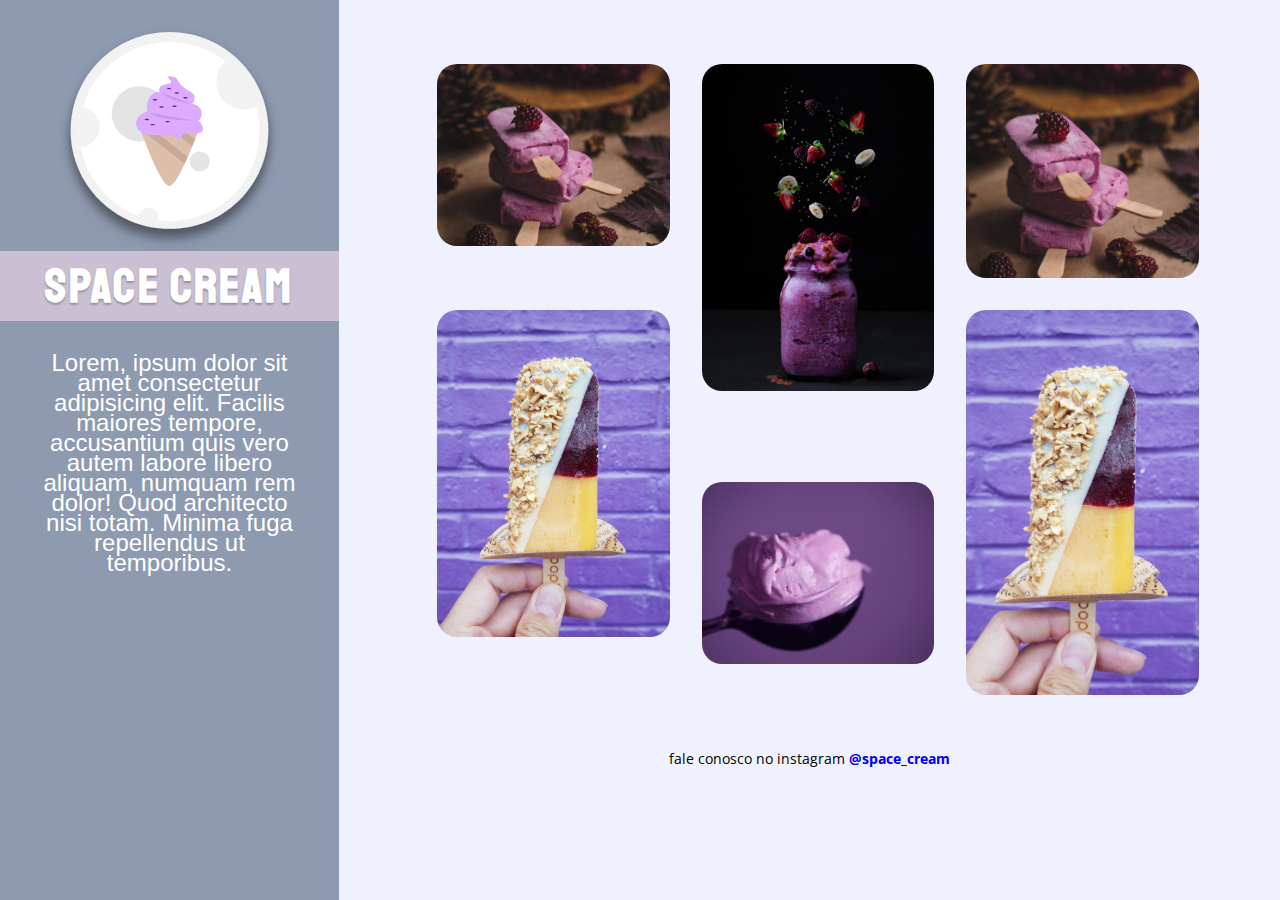
==== commit 9d4c511f: "update structure index and style.css" ====
--- a/desafio-intermediario/index.html
+++ b/desafio-intermediario/index.html
@@ -6,7 +6,7 @@
 
   <meta charset="UTF-8">
   <meta name="viewport" content="width=device-width, initial-scale=1.0">
-  <title>Desafio intermediario</title>
+  <title>Space Cream</title>
   
   <link rel="stylesheet" href="style.css">
 
@@ -18,64 +18,62 @@
   <div class="page">
   <header>
       <img src="imagens/logo.svg" alt="Imagem de um sorvete">
-      <div class="title">
-         <h1>Space Cream</h1>
-      </div>
 
+       <h1>Space Cream</h1>
+    
        <div class="text">
         <p>
           Lorem, ipsum dolor sit amet consectetur adipisicing elit. Facilis 
           maiores tempore, accusantium quis vero autem labore libero aliquam, 
           numquam rem dolor! Quod architecto nisi totam. Minima fuga repellendus 
           ut temporibus.
-          Lorem ipsum dolor sit amet consectetur adipisicing elit. Est, ex commodi 
-          deleniti autem itaque nobis nemo dolore inventore ducimus possimus odit, 
-          deserunt explicabo at quae. Quaerat veritatis eos mollitia impedit?
-
         </p>
       </div>
   </header>
 
     <main>
-     
+      <p>
+        Lorem ipsum dolor sit amet consectetur adipisicing elit. Nobis ipsa atque 
+        fugit porro recusandae, consectetur laboriosam quod ex maxime deleniti nisi 
+        explicabo itaque ratione veritatis excepturi vitae. Incidunt, alias enim?
+      </p>
 
-      <div class="card-container">
-        <div class="card">
+        <div class="card A">
           <span>Paletas</span>
           <img src="imagens/sorvete1.png" 
           alt="imagem de três picolés com paletas">
         </div>
 
-        <div class="card">
+        <div class="card B">
           <span>Shakes</span>
           <img src="imagens/sorvete2.png" 
           alt="imagem de um milkshake">
         </div>
 
-        <div class="card">
+        <div class="card C">
           <span>Massas</span>
           <img src="imagens/sorvete3.png" 
           alt="imagem de massas">
         </div>
 
-        <div class="card">
+        <div class="card D">
           <span>pícoles</span>
           <img src="imagens/sorvete4.png" 
           alt="imagem de um picolé colorido">
         </div>
 
-        <div class="card">
+        <div class="card E repeat">
           <span>Paletas</span>
           <img src="imagens/sorvete1.png" 
           alt="imagem de três picolés com paletas">
         </div>
 
-        <div class="card">
+        <div class="card F repeat">
           <span>pícoles</span>
           <img src="imagens/sorvete4.png" 
           alt="imagem de um picolé colorido">
         </div>
-      </div>   
+        
     </main>
 
     <footer>
--- a/desafio-intermediario/style.css
+++ b/desafio-intermediario/style.css
@@ -9,7 +9,10 @@
 }
 
 body {
-  font-family: 'Palanquin', sans-serif;
+  font-family: 'Staatliches', cursive;
+  font-size: 1.6rem;
+  font-weight: 400;
+
   background: #eff1ff;
 }
 
@@ -20,115 +23,127 @@
   margin: 0 auto;
 }
 
-h1 {
+img {
+  width: 100%;
+  height: 0 auto;
+}
+
+header {
+  text-align: center;
+  padding: 3.2rem 0 2.9rem;
+
+  background-color: hsl(218, 17%, 62%);
+  color: hsl(0, 0%, 100%);
+}
+
+header img {
+  margin-bottom: 3.2rem 0;
+  width: 13.7rem;
+
+  filter:  drop-shadow(0px 6px 6px rgba(0, 0, 0, 0.25));
+}
+
+
+header p {
+  display: none;
+
+  font-family: 'Roboto', sans-serif;
+  margin-top: 3.2rem;
+  max-width: 27.5rem;
+}
+
+header h1 {
   font-size: 4rem;
-  color: #FFFFFF;
-  font-weight: 400;
-  -webkit-font-smoothing: antialiased;
-  text-shadow: 0px 2px 2px rgb(0, 0, 0, 0.25);
-
-  width: 37.7rem;
-}
-
-h1, span {
- font-family: 'Staatliches', cursive;
- text-transform: uppercase;
- letter-spacing: 0.5rem;
- line-height: 3.4rem;
-}
-
-header {
-  background: #8e9aaf;
+  line-height: 3.4rem;
+  letter-spacing: 0.05em;
+
+  text-shadow: 0px 2px 2px rgba(0, 0, 0, 0.25);
+  background: #cbc0d3;
+
+  height: 4.9rem;
+  display: flex;
+  align-items: center;
+  justify-content: center;
+}
+
+main {
   display: grid;
-  place-items: center;
-
+  text-align: center;
   
-  height: 1012px;
-  padding: 3.2rem 4.8rem 12.8rem;
-}
-
-header p {
-  color: #FFFFFF;
-  font-weight: 400;
-  font-size: 2.4rem;
-  line-height: 2rem;
+  padding: 1.4rem 3.2rem 6rem;
+}
+
+main p {
+  font-family: 'Palanquin', sans-serif;
+  font-size: 2rem;
+  line-height: 1.5rem;
+
+  color: #23053a;
+
+  margin: 0 auto 6.3rem;
+  max-width: 30.5rem;
+}
+
+.card {
+  position: relative;
+}
+
+.card + .card {
+  margin-top: 3.6rem;
+}
+
+.card img {
+  object-fit: cover;
+  border-radius: 2rem;
+
+  transition: all 200ms;
+  animation: moveup 2s  alternate backwards ease;
+}
+
+.card img:hover{
+  transform: scale(1.1);
+  opacity: 0.4;
+}
+
+.card span {
+  position: absolute;
+  top: 1.6rem;
+  right: 1.6rem;
+
+  font-size: 2rem;
+  line-height: 3.4rem;
+
+  letter-spacing: 0.05em;
+
+
+  width: 11.2;
+  background: #feeafa;
+
+  width: 11.2rem;
+  border-radius: 2rem;
+  
+  animation: movedown   700ms 350ms linear;
+}
+
+.repeat {
+  display: none;
+}
+
+footer {
+  display: none;
+  padding-bottom: 4.6rem;
+}
+
+footer p{
+  font-family: 'Open Sans', sans-serif;;
+  font-size: 1.4rem;
+  line-height: 2.8rem;
 
   text-align: center;
-  padding-top: 5.2rem;
-}
-
-header img {
-  padding: 3.2rem 0;
-}
-
-.title {
-  background: #cbc0d3;
-  margin-bottom: 2.9rem;
-  padding: 0.8rem;
-  width: 100%;
-  text-align: center;
-}
-
-main {
-  display: flex;
-  flex-direction: column;
-  align-items: center;
-  padding: 1.8rem 3.2rem 6rem;
-
-  
-}
-
-.text {
-  font-family: 'Palanquin', sans-serif;
-  text-align: center;
-  width: 31.5rem;
-  font-weight: 400;
-  font-size: 1.4rem;
-  line-height: 2rem;
-  color: #23053a;
-  -webkite-font-smoothing: antialiased;
-}
-
-.card-container {
-  display: grid;
-  gap: 3.2rem;
-  margin-top: 5rem;
-}
-
-.card-container .card {
-  position: relative;
-  width: 32rem;
-  height: fit-content;
-  animation: moveup 2s  alternate backwards ease;
-}
-
-.card-container .card span {
-  font-size: 2rem;
-  color: #4a4e69;
-  position: absolute;
-  top: 16px;
-  right: 16px;
-  background: #feeafa;
-  border-radius: 2rem;
-  width: 11.2rem;
-  text-align: center;
-
-  animation: movedown   700ms 350ms linear;
-}
-
-.card-container .card img {
-  width: 100%;
-}
-
-footer p{
-  font-family: var(--ff-footer);
-  font-size: 1.4rem;
-  font-weight: 400;
-  line-height: 2.8rem;
-
-  text-align: center;
-  color: #4A4E69;
- 
+}
+
+footer a {
+  text-decoration: none;
 }
 
 @keyframes movedown {
@@ -137,10 +152,6 @@
     transform: translatey(-15px);
   }
 
-  50% {
-    opacity: 0.5;
-  }
-
   100% {
     opacity: 1;
     transform: translatey(0);
@@ -151,7 +162,7 @@
 @keyframes moveup {
   0% {
     opacity: 0;
-    transform: translatey(100px);
+    transform: translatey(15px);
   }
 
   100% {
@@ -171,44 +182,114 @@
 
   header {
     grid-area: header;
-    padding-bottom: 2;
-  }
-}
-
-
-@media (min-width: 900px) {
-  .card-container {
-    grid-template-columns: 1fr 1fr;
-  }
-}
-
-@media (min-width: 1302px) {
-  .card-container {
-    grid-template-areas: "A B B"
-    "C C D";
-  }
-
-  .card-conatiner:nth-child(1) {
+    padding-bottom: 0;
+  }
+
+  header p {
+    display: flex;
+    margin-bottom: 0;
+
+    font-size: 2rem;
+    line-height: 1.5rem;
+
+    margin-inline: 3.2rem;
+  }
+
+  main p, .card span {
+    display: none;
+  }
+
+  .card  + .card {
+    margin-top: 0;
+  }
+
+  main {
+    grid-area: main;
+    grid-template-areas: 
+    "A B"
+    "D E"
+    "D E";
+
+    gap: 3.2rem;
+    padding: 3.2rem;
+  }
+
+  main .A {
     grid-area: A;
   }
 
-  .card-container:nth-child(2) {
+  main .B {
     grid-area: B;
   }
 
-  .card-container:nth-child(3) {
-    grid-area: C;
-  }
-
-  .card-container:nth-child(4) {
+  main .C {
+    grid-area: E;
+  }
+
+  main .D {
     grid-area: D;
   }
 
-  .card-container:nth-child(5) {
-    grid-area: A;
-  }
-
-  .card-container:nth-child(6) {
-    grid-area: D;
-  }
-}
+  footer {
+    display: block;
+    grid-area: footer;
+  }
+}
+
+@media (min-width: 1280px) {
+ header {
+  max-width: 37.7rem;
+ }
+
+ header img {
+  width: 21.447rem;
+ }
+
+ header h1 {
+  font-size: 4.8rem;
+  height: 7rem;
+ }
+ 
+ header p {
+  font-size: 2.4rem;
+  line-height: 2rem;
+ }
+
+ .repeat {
+  display: flex;
+ }
+
+ main {
+  grid-template-areas:
+  "A B C"
+  "D B F"
+  "D E F";
+
+  padding: 6.4rem 8.1rem 5rem 9.8rem;
+ }
+
+ main .A {
+  grid-area: A;
+ }
+
+ main .B {
+  grid-area: B;
+ }
+
+ main .C {
+  grid-area: E;
+ }
+
+ main .D {
+  grid-area: D;
+ }
+
+ main .E {
+  grid-area: C;
+ }
+
+ main .F {
+  grid-area: F;
+ }
+ 
+}
